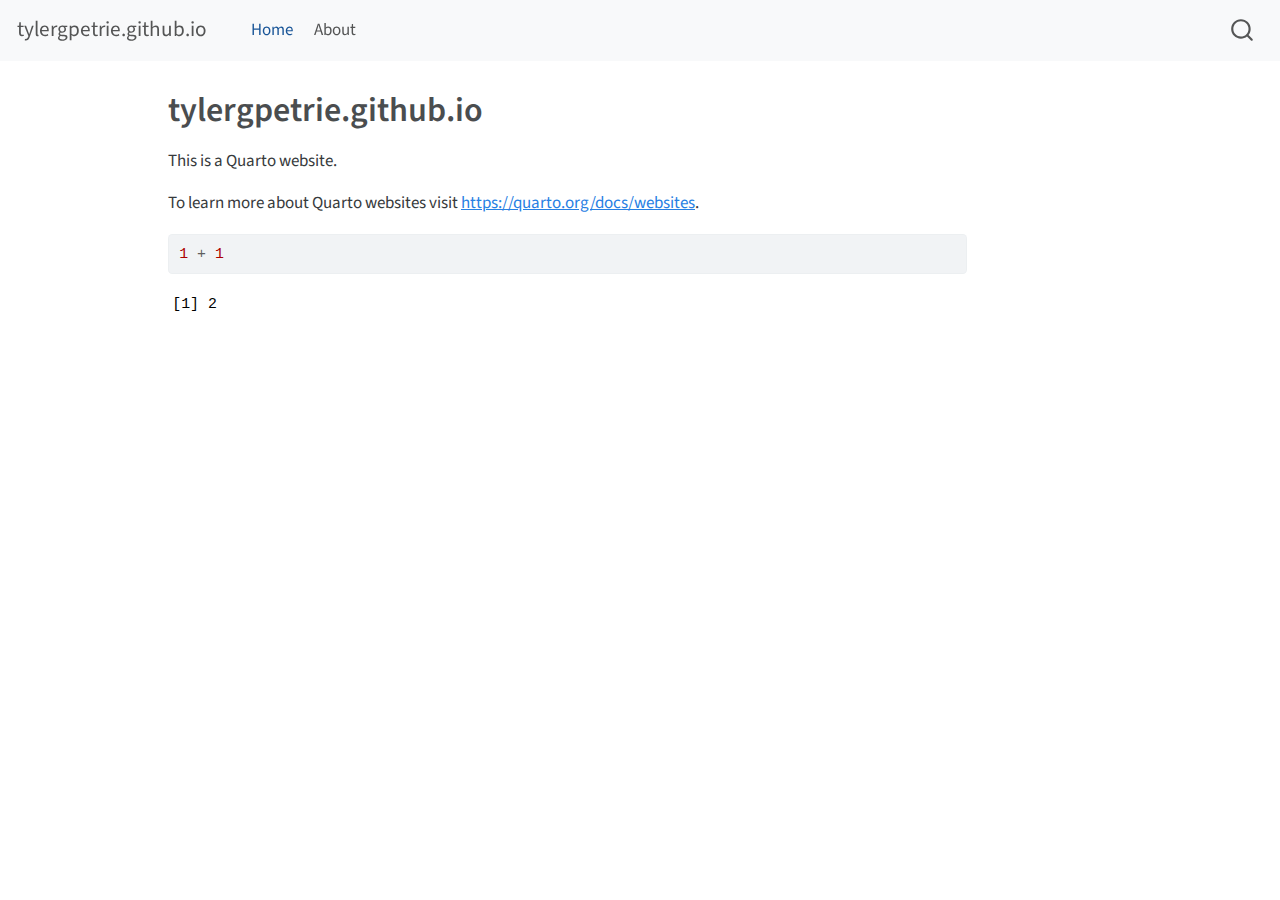
==== docs/index.html @ 1e333f88 "docs push test" ====
<!DOCTYPE html>
<html xmlns="http://www.w3.org/1999/xhtml" lang="en" xml:lang="en"><head>

<meta charset="utf-8">
<meta name="generator" content="quarto-1.3.353">

<meta name="viewport" content="width=device-width, initial-scale=1.0, user-scalable=yes">


<title>tylergpetrie.github.io</title>
<style>
code{white-space: pre-wrap;}
span.smallcaps{font-variant: small-caps;}
div.columns{display: flex; gap: min(4vw, 1.5em);}
div.column{flex: auto; overflow-x: auto;}
div.hanging-indent{margin-left: 1.5em; text-indent: -1.5em;}
ul.task-list{list-style: none;}
ul.task-list li input[type="checkbox"] {
  width: 0.8em;
  margin: 0 0.8em 0.2em -1em; /* quarto-specific, see https://github.com/quarto-dev/quarto-cli/issues/4556 */ 
  vertical-align: middle;
}
/* CSS for syntax highlighting */
pre > code.sourceCode { white-space: pre; position: relative; }
pre > code.sourceCode > span { display: inline-block; line-height: 1.25; }
pre > code.sourceCode > span:empty { height: 1.2em; }
.sourceCode { overflow: visible; }
code.sourceCode > span { color: inherit; text-decoration: inherit; }
div.sourceCode { margin: 1em 0; }
pre.sourceCode { margin: 0; }
@media screen {
div.sourceCode { overflow: auto; }
}
@media print {
pre > code.sourceCode { white-space: pre-wrap; }
pre > code.sourceCode > span { text-indent: -5em; padding-left: 5em; }
}
pre.numberSource code
  { counter-reset: source-line 0; }
pre.numberSource code > span
  { position: relative; left: -4em; counter-increment: source-line; }
pre.numberSource code > span > a:first-child::before
  { content: counter(source-line);
    position: relative; left: -1em; text-align: right; vertical-align: baseline;
    border: none; display: inline-block;
    -webkit-touch-callout: none; -webkit-user-select: none;
    -khtml-user-select: none; -moz-user-select: none;
    -ms-user-select: none; user-select: none;
    padding: 0 4px; width: 4em;
  }
pre.numberSource { margin-left: 3em;  padding-left: 4px; }
div.sourceCode
  {   }
@media screen {
pre > code.sourceCode > span > a:first-child::before { text-decoration: underline; }
}
</style>


<script src="site_libs/quarto-nav/quarto-nav.js"></script>
<script src="site_libs/quarto-nav/headroom.min.js"></script>
<script src="site_libs/clipboard/clipboard.min.js"></script>
<script src="site_libs/quarto-search/autocomplete.umd.js"></script>
<script src="site_libs/quarto-search/fuse.min.js"></script>
<script src="site_libs/quarto-search/quarto-search.js"></script>
<meta name="quarto:offset" content="./">
<script src="site_libs/quarto-html/quarto.js"></script>
<script src="site_libs/quarto-html/popper.min.js"></script>
<script src="site_libs/quarto-html/tippy.umd.min.js"></script>
<script src="site_libs/quarto-html/anchor.min.js"></script>
<link href="site_libs/quarto-html/tippy.css" rel="stylesheet">
<link href="site_libs/quarto-html/quarto-syntax-highlighting.css" rel="stylesheet" id="quarto-text-highlighting-styles">
<script src="site_libs/bootstrap/bootstrap.min.js"></script>
<link href="site_libs/bootstrap/bootstrap-icons.css" rel="stylesheet">
<link href="site_libs/bootstrap/bootstrap.min.css" rel="stylesheet" id="quarto-bootstrap" data-mode="light">
<script id="quarto-search-options" type="application/json">{
  "location": "navbar",
  "copy-button": false,
  "collapse-after": 3,
  "panel-placement": "end",
  "type": "overlay",
  "limit": 20,
  "language": {
    "search-no-results-text": "No results",
    "search-matching-documents-text": "matching documents",
    "search-copy-link-title": "Copy link to search",
    "search-hide-matches-text": "Hide additional matches",
    "search-more-match-text": "more match in this document",
    "search-more-matches-text": "more matches in this document",
    "search-clear-button-title": "Clear",
    "search-detached-cancel-button-title": "Cancel",
    "search-submit-button-title": "Submit"
  }
}</script>


<link rel="stylesheet" href="styles.css">
</head>

<body class="nav-fixed">

<div id="quarto-search-results"></div>
  <header id="quarto-header" class="headroom fixed-top">
    <nav class="navbar navbar-expand-lg navbar-dark ">
      <div class="navbar-container container-fluid">
      <div class="navbar-brand-container">
    <a class="navbar-brand" href="./index.html">
    <span class="navbar-title">tylergpetrie.github.io</span>
    </a>
  </div>
            <div id="quarto-search" class="" title="Search"></div>
          <button class="navbar-toggler" type="button" data-bs-toggle="collapse" data-bs-target="#navbarCollapse" aria-controls="navbarCollapse" aria-expanded="false" aria-label="Toggle navigation" onclick="if (window.quartoToggleHeadroom) { window.quartoToggleHeadroom(); }">
  <span class="navbar-toggler-icon"></span>
</button>
          <div class="collapse navbar-collapse" id="navbarCollapse">
            <ul class="navbar-nav navbar-nav-scroll me-auto">
  <li class="nav-item">
    <a class="nav-link active" href="./index.html" rel="" target="" aria-current="page">
 <span class="menu-text">Home</span></a>
  </li>  
  <li class="nav-item">
    <a class="nav-link" href="./about.html" rel="" target="">
 <span class="menu-text">About</span></a>
  </li>  
</ul>
            <div class="quarto-navbar-tools ms-auto">
</div>
          </div> <!-- /navcollapse -->
      </div> <!-- /container-fluid -->
    </nav>
</header>
<!-- content -->
<div id="quarto-content" class="quarto-container page-columns page-rows-contents page-layout-article page-navbar">
<!-- sidebar -->
<!-- margin-sidebar -->
    <div id="quarto-margin-sidebar" class="sidebar margin-sidebar">
        
    </div>
<!-- main -->
<main class="content" id="quarto-document-content">

<header id="title-block-header" class="quarto-title-block default">
<div class="quarto-title">
<h1 class="title">tylergpetrie.github.io</h1>
</div>



<div class="quarto-title-meta">

    
  
    
  </div>
  

</header>

<p>This is a Quarto website.</p>
<p>To learn more about Quarto websites visit <a href="https://quarto.org/docs/websites" class="uri">https://quarto.org/docs/websites</a>.</p>
<div class="cell">
<div class="sourceCode cell-code" id="cb1"><pre class="sourceCode r code-with-copy"><code class="sourceCode r"><span id="cb1-1"><a href="#cb1-1" aria-hidden="true" tabindex="-1"></a><span class="dv">1</span> <span class="sc">+</span> <span class="dv">1</span></span></code><button title="Copy to Clipboard" class="code-copy-button"><i class="bi"></i></button></pre></div>
<div class="cell-output cell-output-stdout">
<pre><code>[1] 2</code></pre>
</div>
</div>



</main> <!-- /main -->
<script id="quarto-html-after-body" type="application/javascript">
window.document.addEventListener("DOMContentLoaded", function (event) {
  const toggleBodyColorMode = (bsSheetEl) => {
    const mode = bsSheetEl.getAttribute("data-mode");
    const bodyEl = window.document.querySelector("body");
    if (mode === "dark") {
      bodyEl.classList.add("quarto-dark");
      bodyEl.classList.remove("quarto-light");
    } else {
      bodyEl.classList.add("quarto-light");
      bodyEl.classList.remove("quarto-dark");
    }
  }
  const toggleBodyColorPrimary = () => {
    const bsSheetEl = window.document.querySelector("link#quarto-bootstrap");
    if (bsSheetEl) {
      toggleBodyColorMode(bsSheetEl);
    }
  }
  toggleBodyColorPrimary();  
  const icon = "";
  const anchorJS = new window.AnchorJS();
  anchorJS.options = {
    placement: 'right',
    icon: icon
  };
  anchorJS.add('.anchored');
  const isCodeAnnotation = (el) => {
    for (const clz of el.classList) {
      if (clz.startsWith('code-annotation-')) {                     
        return true;
      }
    }
    return false;
  }
  const clipboard = new window.ClipboardJS('.code-copy-button', {
    text: function(trigger) {
      const codeEl = trigger.previousElementSibling.cloneNode(true);
      for (const childEl of codeEl.children) {
        if (isCodeAnnotation(childEl)) {
          childEl.remove();
        }
      }
      return codeEl.innerText;
    }
  });
  clipboard.on('success', function(e) {
    // button target
    const button = e.trigger;
    // don't keep focus
    button.blur();
    // flash "checked"
    button.classList.add('code-copy-button-checked');
    var currentTitle = button.getAttribute("title");
    button.setAttribute("title", "Copied!");
    let tooltip;
    if (window.bootstrap) {
      button.setAttribute("data-bs-toggle", "tooltip");
      button.setAttribute("data-bs-placement", "left");
      button.setAttribute("data-bs-title", "Copied!");
      tooltip = new bootstrap.Tooltip(button, 
        { trigger: "manual", 
          customClass: "code-copy-button-tooltip",
          offset: [0, -8]});
      tooltip.show();    
    }
    setTimeout(function() {
      if (tooltip) {
        tooltip.hide();
        button.removeAttribute("data-bs-title");
        button.removeAttribute("data-bs-toggle");
        button.removeAttribute("data-bs-placement");
      }
      button.setAttribute("title", currentTitle);
      button.classList.remove('code-copy-button-checked');
    }, 1000);
    // clear code selection
    e.clearSelection();
  });
  function tippyHover(el, contentFn) {
    const config = {
      allowHTML: true,
      content: contentFn,
      maxWidth: 500,
      delay: 100,
      arrow: false,
      appendTo: function(el) {
          return el.parentElement;
      },
      interactive: true,
      interactiveBorder: 10,
      theme: 'quarto',
      placement: 'bottom-start'
    };
    window.tippy(el, config); 
  }
  const noterefs = window.document.querySelectorAll('a[role="doc-noteref"]');
  for (var i=0; i<noterefs.length; i++) {
    const ref = noterefs[i];
    tippyHover(ref, function() {
      // use id or data attribute instead here
      let href = ref.getAttribute('data-footnote-href') || ref.getAttribute('href');
      try { href = new URL(href).hash; } catch {}
      const id = href.replace(/^#\/?/, "");
      const note = window.document.getElementById(id);
      return note.innerHTML;
    });
  }
      let selectedAnnoteEl;
      const selectorForAnnotation = ( cell, annotation) => {
        let cellAttr = 'data-code-cell="' + cell + '"';
        let lineAttr = 'data-code-annotation="' +  annotation + '"';
        const selector = 'span[' + cellAttr + '][' + lineAttr + ']';
        return selector;
      }
      const selectCodeLines = (annoteEl) => {
        const doc = window.document;
        const targetCell = annoteEl.getAttribute("data-target-cell");
        const targetAnnotation = annoteEl.getAttribute("data-target-annotation");
        const annoteSpan = window.document.querySelector(selectorForAnnotation(targetCell, targetAnnotation));
        const lines = annoteSpan.getAttribute("data-code-lines").split(",");
        const lineIds = lines.map((line) => {
          return targetCell + "-" + line;
        })
        let top = null;
        let height = null;
        let parent = null;
        if (lineIds.length > 0) {
            //compute the position of the single el (top and bottom and make a div)
            const el = window.document.getElementById(lineIds[0]);
            top = el.offsetTop;
            height = el.offsetHeight;
            parent = el.parentElement.parentElement;
          if (lineIds.length > 1) {
            const lastEl = window.document.getElementById(lineIds[lineIds.length - 1]);
            const bottom = lastEl.offsetTop + lastEl.offsetHeight;
            height = bottom - top;
          }
          if (top !== null && height !== null && parent !== null) {
            // cook up a div (if necessary) and position it 
            let div = window.document.getElementById("code-annotation-line-highlight");
            if (div === null) {
              div = window.document.createElement("div");
              div.setAttribute("id", "code-annotation-line-highlight");
              div.style.position = 'absolute';
              parent.appendChild(div);
            }
            div.style.top = top - 2 + "px";
            div.style.height = height + 4 + "px";
            let gutterDiv = window.document.getElementById("code-annotation-line-highlight-gutter");
            if (gutterDiv === null) {
              gutterDiv = window.document.createElement("div");
              gutterDiv.setAttribute("id", "code-annotation-line-highlight-gutter");
              gutterDiv.style.position = 'absolute';
              const codeCell = window.document.getElementById(targetCell);
              const gutter = codeCell.querySelector('.code-annotation-gutter');
              gutter.appendChild(gutterDiv);
            }
            gutterDiv.style.top = top - 2 + "px";
            gutterDiv.style.height = height + 4 + "px";
          }
          selectedAnnoteEl = annoteEl;
        }
      };
      const unselectCodeLines = () => {
        const elementsIds = ["code-annotation-line-highlight", "code-annotation-line-highlight-gutter"];
        elementsIds.forEach((elId) => {
          const div = window.document.getElementById(elId);
          if (div) {
            div.remove();
          }
        });
        selectedAnnoteEl = undefined;
      };
      // Attach click handler to the DT
      const annoteDls = window.document.querySelectorAll('dt[data-target-cell]');
      for (const annoteDlNode of annoteDls) {
        annoteDlNode.addEventListener('click', (event) => {
          const clickedEl = event.target;
          if (clickedEl !== selectedAnnoteEl) {
            unselectCodeLines();
            const activeEl = window.document.querySelector('dt[data-target-cell].code-annotation-active');
            if (activeEl) {
              activeEl.classList.remove('code-annotation-active');
            }
            selectCodeLines(clickedEl);
            clickedEl.classList.add('code-annotation-active');
          } else {
            // Unselect the line
            unselectCodeLines();
            clickedEl.classList.remove('code-annotation-active');
          }
        });
      }
  const findCites = (el) => {
    const parentEl = el.parentElement;
    if (parentEl) {
      const cites = parentEl.dataset.cites;
      if (cites) {
        return {
          el,
          cites: cites.split(' ')
        };
      } else {
        return findCites(el.parentElement)
      }
    } else {
      return undefined;
    }
  };
  var bibliorefs = window.document.querySelectorAll('a[role="doc-biblioref"]');
  for (var i=0; i<bibliorefs.length; i++) {
    const ref = bibliorefs[i];
    const citeInfo = findCites(ref);
    if (citeInfo) {
      tippyHover(citeInfo.el, function() {
        var popup = window.document.createElement('div');
        citeInfo.cites.forEach(function(cite) {
          var citeDiv = window.document.createElement('div');
          citeDiv.classList.add('hanging-indent');
          citeDiv.classList.add('csl-entry');
          var biblioDiv = window.document.getElementById('ref-' + cite);
          if (biblioDiv) {
            citeDiv.innerHTML = biblioDiv.innerHTML;
          }
          popup.appendChild(citeDiv);
        });
        return popup.innerHTML;
      });
    }
  }
});
</script>
</div> <!-- /content -->



</body></html>
---- docs/site_libs/quarto-html/tippy.css ----
.tippy-box[data-animation=fade][data-state=hidden]{opacity:0}[data-tippy-root]{max-width:calc(100vw - 10px)}.tippy-box{position:relative;background-color:#333;color:#fff;border-radius:4px;font-size:14px;line-height:1.4;white-space:normal;outline:0;transition-property:transform,visibility,opacity}.tippy-box[data-placement^=top]>.tippy-arrow{bottom:0}.tippy-box[data-placement^=top]>.tippy-arrow:before{bottom:-7px;left:0;border-width:8px 8px 0;border-top-color:initial;transform-origin:center top}.tippy-box[data-placement^=bottom]>.tippy-arrow{top:0}.tippy-box[data-placement^=bottom]>.tippy-arrow:before{top:-7px;left:0;border-width:0 8px 8px;border-bottom-color:initial;transform-origin:center bottom}.tippy-box[data-placement^=left]>.tippy-arrow{right:0}.tippy-box[data-placement^=left]>.tippy-arrow:before{border-width:8px 0 8px 8px;border-left-color:initial;right:-7px;transform-origin:center left}.tippy-box[data-placement^=right]>.tippy-arrow{left:0}.tippy-box[data-placement^=right]>.tippy-arrow:before{left:-7px;border-width:8px 8px 8px 0;border-right-color:initial;transform-origin:center right}.tippy-box[data-inertia][data-state=visible]{transition-timing-function:cubic-bezier(.54,1.5,.38,1.11)}.tippy-arrow{width:16px;height:16px;color:#333}.tippy-arrow:before{content:"";position:absolute;border-color:transparent;border-style:solid}.tippy-content{position:relative;padding:5px 9px;z-index:1}
---- docs/site_libs/quarto-html/quarto-syntax-highlighting.css ----
/* quarto syntax highlight colors */
:root {
  --quarto-hl-ot-color: #003B4F;
  --quarto-hl-at-color: #657422;
  --quarto-hl-ss-color: #20794D;
  --quarto-hl-an-color: #5E5E5E;
  --quarto-hl-fu-color: #4758AB;
  --quarto-hl-st-color: #20794D;
  --quarto-hl-cf-color: #003B4F;
  --quarto-hl-op-color: #5E5E5E;
  --quarto-hl-er-color: #AD0000;
  --quarto-hl-bn-color: #AD0000;
  --quarto-hl-al-color: #AD0000;
  --quarto-hl-va-color: #111111;
  --quarto-hl-bu-color: inherit;
  --quarto-hl-ex-color: inherit;
  --quarto-hl-pp-color: #AD0000;
  --quarto-hl-in-color: #5E5E5E;
  --quarto-hl-vs-color: #20794D;
  --quarto-hl-wa-color: #5E5E5E;
  --quarto-hl-do-color: #5E5E5E;
  --quarto-hl-im-color: #00769E;
  --quarto-hl-ch-color: #20794D;
  --quarto-hl-dt-color: #AD0000;
  --quarto-hl-fl-color: #AD0000;
  --quarto-hl-co-color: #5E5E5E;
  --quarto-hl-cv-color: #5E5E5E;
  --quarto-hl-cn-color: #8f5902;
  --quarto-hl-sc-color: #5E5E5E;
  --quarto-hl-dv-color: #AD0000;
  --quarto-hl-kw-color: #003B4F;
}

/* other quarto variables */
:root {
  --quarto-font-monospace: SFMono-Regular, Menlo, Monaco, Consolas, "Liberation Mono", "Courier New", monospace;
}

pre > code.sourceCode > span {
  color: #003B4F;
}

code span {
  color: #003B4F;
}

code.sourceCode > span {
  color: #003B4F;
}

div.sourceCode,
div.sourceCode pre.sourceCode {
  color: #003B4F;
}

code span.ot {
  color: #003B4F;
  font-style: inherit;
}

code span.at {
  color: #657422;
  font-style: inherit;
}

code span.ss {
  color: #20794D;
  font-style: inherit;
}

code span.an {
  color: #5E5E5E;
  font-style: inherit;
}

code span.fu {
  color: #4758AB;
  font-style: inherit;
}

code span.st {
  color: #20794D;
  font-style: inherit;
}

code span.cf {
  color: #003B4F;
  font-style: inherit;
}

code span.op {
  color: #5E5E5E;
  font-style: inherit;
}

code span.er {
  color: #AD0000;
  font-style: inherit;
}

code span.bn {
  color: #AD0000;
  font-style: inherit;
}

code span.al {
  color: #AD0000;
  font-style: inherit;
}

code span.va {
  color: #111111;
  font-style: inherit;
}

code span.bu {
  font-style: inherit;
}

code span.ex {
  font-style: inherit;
}

code span.pp {
  color: #AD0000;
  font-style: inherit;
}

code span.in {
  color: #5E5E5E;
  font-style: inherit;
}

code span.vs {
  color: #20794D;
  font-style: inherit;
}

code span.wa {
  color: #5E5E5E;
  font-style: italic;
}

code span.do {
  color: #5E5E5E;
  font-style: italic;
}

code span.im {
  color: #00769E;
  font-style: inherit;
}

code span.ch {
  color: #20794D;
  font-style: inherit;
}

code span.dt {
  color: #AD0000;
  font-style: inherit;
}

code span.fl {
  color: #AD0000;
  font-style: inherit;
}

code span.co {
  color: #5E5E5E;
  font-style: inherit;
}

code span.cv {
  color: #5E5E5E;
  font-style: italic;
}

code span.cn {
  color: #8f5902;
  font-style: inherit;
}

code span.sc {
  color: #5E5E5E;
  font-style: inherit;
}

code span.dv {
  color: #AD0000;
  font-style: inherit;
}

code span.kw {
  color: #003B4F;
  font-style: inherit;
}

.prevent-inlining {
  content: "</";
}

/*# sourceMappingURL=debc5d5d77c3f9108843748ff7464032.css.map */
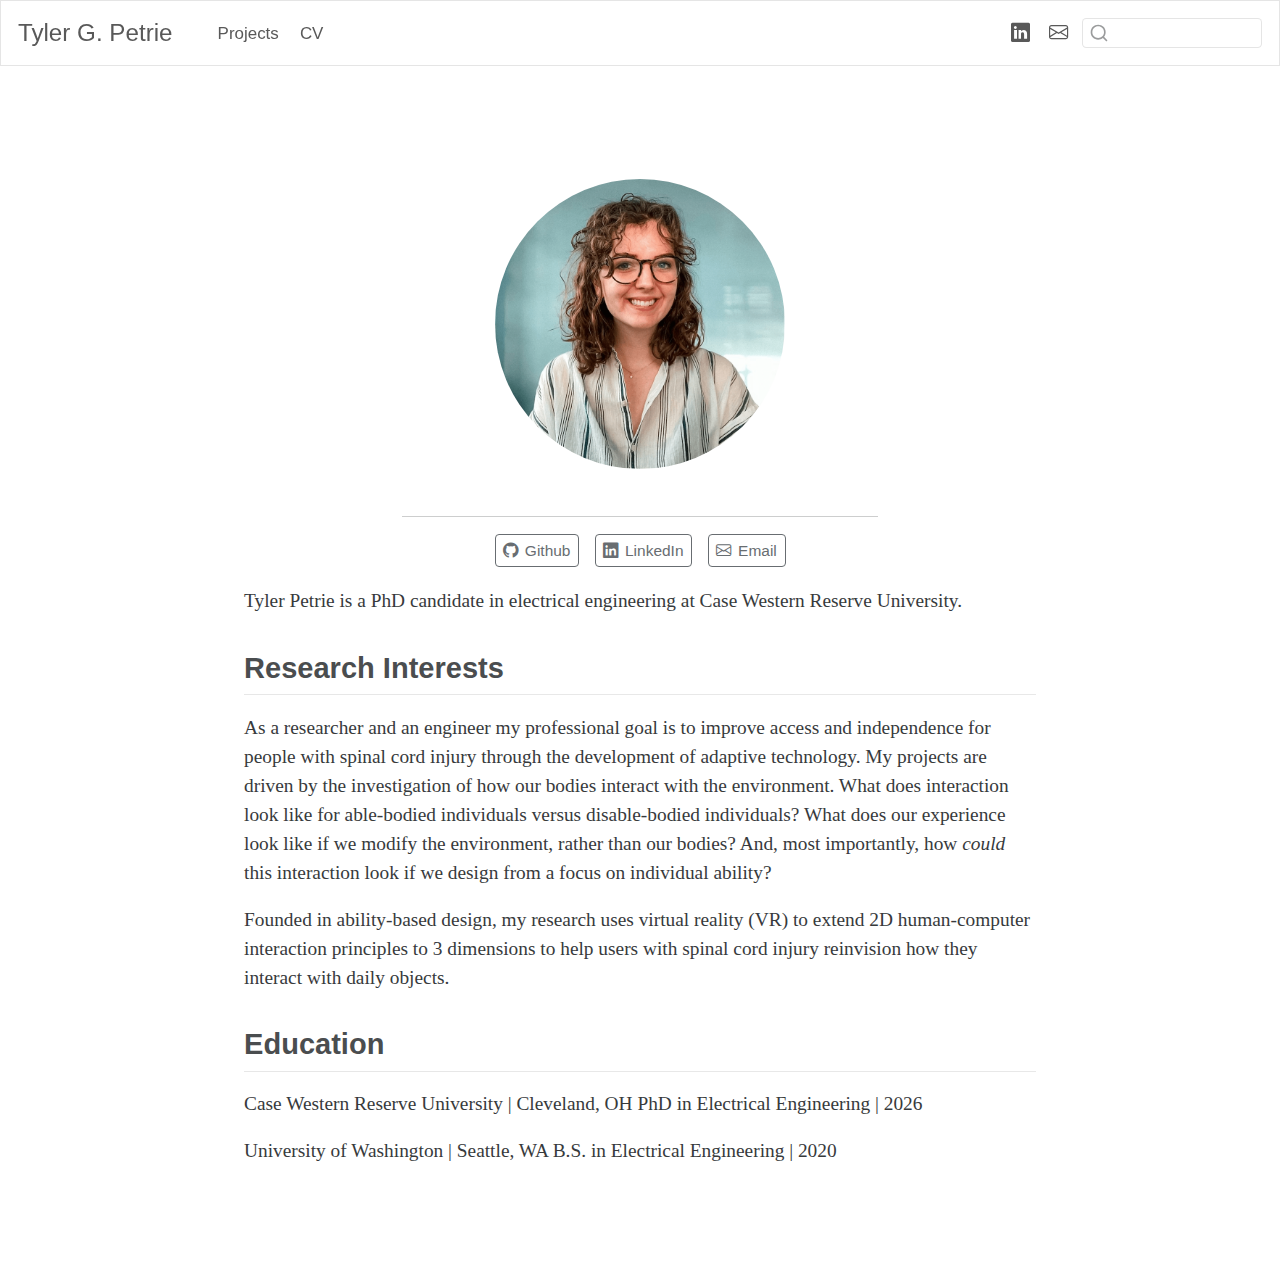
==== commit 20916e61: "updating files from template 	modified:   .gitignore 	modified:   _quarto.yml 	deleted:    about.qmd" ====
--- a/docs/index.html
+++ b/docs/index.html
@@ -7,7 +7,7 @@
 <meta name="viewport" content="width=device-width, initial-scale=1.0, user-scalable=yes">
 
 
-<title>tylergpetrie.github.io</title>
+<title>Tyler G. Petrie</title>
 <style>
 code{white-space: pre-wrap;}
 span.smallcaps{font-variant: small-caps;}
@@ -20,54 +20,19 @@
   margin: 0 0.8em 0.2em -1em; /* quarto-specific, see https://github.com/quarto-dev/quarto-cli/issues/4556 */ 
   vertical-align: middle;
 }
-/* CSS for syntax highlighting */
-pre > code.sourceCode { white-space: pre; position: relative; }
-pre > code.sourceCode > span { display: inline-block; line-height: 1.25; }
-pre > code.sourceCode > span:empty { height: 1.2em; }
-.sourceCode { overflow: visible; }
-code.sourceCode > span { color: inherit; text-decoration: inherit; }
-div.sourceCode { margin: 1em 0; }
-pre.sourceCode { margin: 0; }
-@media screen {
-div.sourceCode { overflow: auto; }
-}
-@media print {
-pre > code.sourceCode { white-space: pre-wrap; }
-pre > code.sourceCode > span { text-indent: -5em; padding-left: 5em; }
-}
-pre.numberSource code
-  { counter-reset: source-line 0; }
-pre.numberSource code > span
-  { position: relative; left: -4em; counter-increment: source-line; }
-pre.numberSource code > span > a:first-child::before
-  { content: counter(source-line);
-    position: relative; left: -1em; text-align: right; vertical-align: baseline;
-    border: none; display: inline-block;
-    -webkit-touch-callout: none; -webkit-user-select: none;
-    -khtml-user-select: none; -moz-user-select: none;
-    -ms-user-select: none; user-select: none;
-    padding: 0 4px; width: 4em;
-  }
-pre.numberSource { margin-left: 3em;  padding-left: 4px; }
-div.sourceCode
-  {   }
-@media screen {
-pre > code.sourceCode > span > a:first-child::before { text-decoration: underline; }
-}
 </style>
 
 
 <script src="site_libs/quarto-nav/quarto-nav.js"></script>
-<script src="site_libs/quarto-nav/headroom.min.js"></script>
 <script src="site_libs/clipboard/clipboard.min.js"></script>
 <script src="site_libs/quarto-search/autocomplete.umd.js"></script>
 <script src="site_libs/quarto-search/fuse.min.js"></script>
 <script src="site_libs/quarto-search/quarto-search.js"></script>
 <meta name="quarto:offset" content="./">
+<link href="./img/favicon.png" rel="icon" type="image/png">
 <script src="site_libs/quarto-html/quarto.js"></script>
 <script src="site_libs/quarto-html/popper.min.js"></script>
 <script src="site_libs/quarto-html/tippy.umd.min.js"></script>
-<script src="site_libs/quarto-html/anchor.min.js"></script>
 <link href="site_libs/quarto-html/tippy.css" rel="stylesheet">
 <link href="site_libs/quarto-html/quarto-syntax-highlighting.css" rel="stylesheet" id="quarto-text-highlighting-styles">
 <script src="site_libs/bootstrap/bootstrap.min.js"></script>
@@ -78,7 +43,7 @@
   "copy-button": false,
   "collapse-after": 3,
   "panel-placement": "end",
-  "type": "overlay",
+  "type": "textbox",
   "limit": 20,
   "language": {
     "search-no-results-text": "No results",
@@ -94,10 +59,9 @@
 }</script>
 
 
-<link rel="stylesheet" href="styles.css">
 </head>
 
-<body class="nav-fixed">
+<body class="nav-fixed fullcontent">
 
 <div id="quarto-search-results"></div>
   <header id="quarto-header" class="headroom fixed-top">
@@ -105,7 +69,7 @@
       <div class="navbar-container container-fluid">
       <div class="navbar-brand-container">
     <a class="navbar-brand" href="./index.html">
-    <span class="navbar-title">tylergpetrie.github.io</span>
+    <span class="navbar-title">Tyler G. Petrie</span>
     </a>
   </div>
             <div id="quarto-search" class="" title="Search"></div>
@@ -115,15 +79,27 @@
           <div class="collapse navbar-collapse" id="navbarCollapse">
             <ul class="navbar-nav navbar-nav-scroll me-auto">
   <li class="nav-item">
-    <a class="nav-link active" href="./index.html" rel="" target="" aria-current="page">
- <span class="menu-text">Home</span></a>
+    <a class="nav-link" href="./projects/index.html" rel="" target="">
+ <span class="menu-text">Projects</span></a>
   </li>  
   <li class="nav-item">
-    <a class="nav-link" href="./about.html" rel="" target="">
- <span class="menu-text">About</span></a>
+    <a class="nav-link" href="./cv/index.html" rel="" target="">
+ <span class="menu-text">CV</span></a>
   </li>  
 </ul>
-            <div class="quarto-navbar-tools ms-auto">
+            <ul class="navbar-nav navbar-nav-scroll ms-auto">
+  <li class="nav-item compact">
+    <a class="nav-link" href="https://www.linkedin.com/in/tgpetrie" rel="" target=""><i class="bi bi-linkedin" role="img">
+</i> 
+ <span class="menu-text"></span></a>
+  </li>  
+  <li class="nav-item compact">
+    <a class="nav-link" href="mailto:txp306@case.edu" rel="" target=""><i class="bi bi-envelope" role="img" aria-label="email">
+</i> 
+ <span class="menu-text"></span></a>
+  </li>  
+</ul>
+            <div class="quarto-navbar-tools">
 </div>
           </div> <!-- /navcollapse -->
       </div> <!-- /container-fluid -->
@@ -133,39 +109,48 @@
 <div id="quarto-content" class="quarto-container page-columns page-rows-contents page-layout-article page-navbar">
 <!-- sidebar -->
 <!-- margin-sidebar -->
-    <div id="quarto-margin-sidebar" class="sidebar margin-sidebar">
-        
-    </div>
+    
 <!-- main -->
 <main class="content" id="quarto-document-content">
 
-<header id="title-block-header" class="quarto-title-block default">
-<div class="quarto-title">
-<h1 class="title">tylergpetrie.github.io</h1>
-</div>
-
-
-
-<div class="quarto-title-meta">
-
-    
-  
-    
-  </div>
-  
-
-</header>
-
-<p>This is a Quarto website.</p>
-<p>To learn more about Quarto websites visit <a href="https://quarto.org/docs/websites" class="uri">https://quarto.org/docs/websites</a>.</p>
-<div class="cell">
-<div class="sourceCode cell-code" id="cb1"><pre class="sourceCode r code-with-copy"><code class="sourceCode r"><span id="cb1-1"><a href="#cb1-1" aria-hidden="true" tabindex="-1"></a><span class="dv">1</span> <span class="sc">+</span> <span class="dv">1</span></span></code><button title="Copy to Clipboard" class="code-copy-button"><i class="bi"></i></button></pre></div>
-<div class="cell-output cell-output-stdout">
-<pre><code>[1] 2</code></pre>
+
+
+<div class="quarto-about-jolla">
+  <img src="img/headshot.png" class="about-image
+  round " style="height: 15em; width: 15em;">
+ <div id="about-block">
+</div> 
+  <hr class="about-sep">
+   <div class="about-links">
+  <a href="https://github.com/tylergpetrie" class="about-link" rel="" target="">
+    <i class="bi bi-github"></i>
+     <span class="about-link-text">Github</span>
+  </a>
+  <a href="https://www.linkedin.com/in/tgpetrie/" class="about-link" rel="" target="">
+    <i class="bi bi-linkedin"></i>
+     <span class="about-link-text">LinkedIn</span>
+  </a>
+  <a href="mailto:txp306@case.edu" class="about-link" rel="" target="">
+    <i class="bi bi-envelope"></i>
+     <span class="about-link-text">Email</span>
+  </a>
 </div>
 </div>
 
-
+<p>Tyler Petrie is a PhD candidate in electrical engineering at Case Western Reserve University.</p>
+<section id="research-interests" class="level2">
+<h2 data-anchor-id="research-interests">Research Interests</h2>
+<p>As a researcher and an engineer my professional goal is to improve access and independence for people with spinal cord injury through the development of adaptive technology. My projects are driven by the investigation of how our bodies interact with the environment. What does interaction look like for able-bodied individuals versus disable-bodied individuals? What does our experience look like if we modify the environment, rather than our bodies? And, most importantly, how <em>could</em> this interaction look if we design from a focus on individual ability?</p>
+<p>Founded in ability-based design, my research uses virtual reality (VR) to extend 2D human-computer interaction principles to 3 dimensions to help users with spinal cord injury reinvision how they interact with daily objects.</p>
+</section>
+<section id="education" class="level2">
+<h2 data-anchor-id="education">Education</h2>
+<p>Case Western Reserve University | Cleveland, OH PhD in Electrical Engineering | 2026</p>
+<p>University of Washington | Seattle, WA B.S. in Electrical Engineering | 2020</p>
+
+
+
+</section>
 
 </main> <!-- /main -->
 <script id="quarto-html-after-body" type="application/javascript">
@@ -188,13 +173,6 @@
     }
   }
   toggleBodyColorPrimary();  
-  const icon = "";
-  const anchorJS = new window.AnchorJS();
-  anchorJS.options = {
-    placement: 'right',
-    icon: icon
-  };
-  anchorJS.add('.anchored');
   const isCodeAnnotation = (el) => {
     for (const clz of el.classList) {
       if (clz.startsWith('code-annotation-')) {                     
